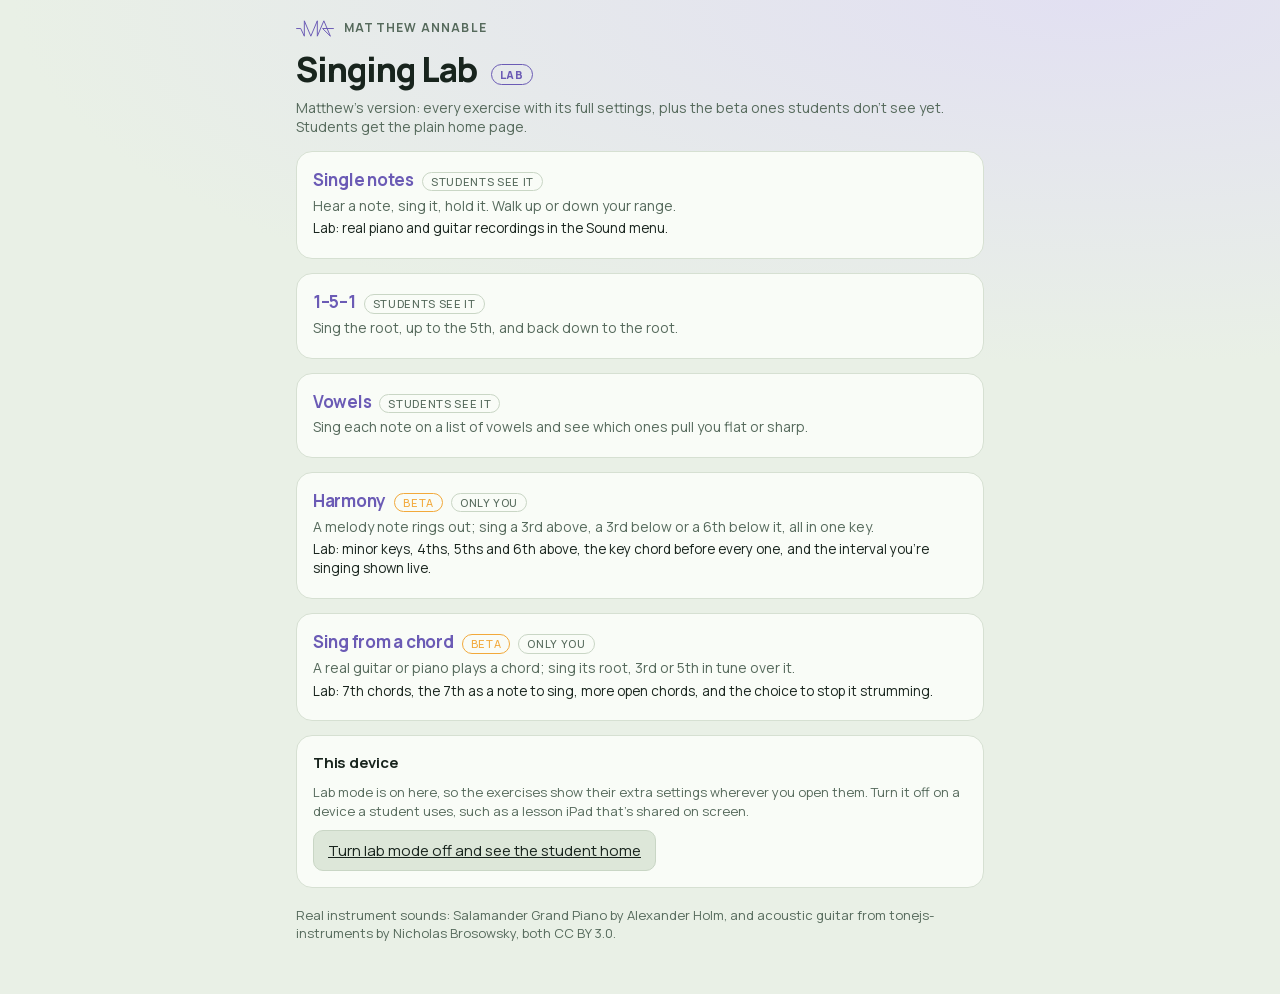
==== lab/index.html @ d21eb543 "Restructure into a home page and a lab; add Harmony and Sing From a Chord with real piano and guitar" ====
<!doctype html>
<html lang="en" data-app="sing">
<head>
<meta charset="utf-8">
<meta name="viewport" content="width=device-width,initial-scale=1">
<meta name="robots" content="noindex">
<title>Singing Lab</title>
<link rel="stylesheet" href="../sing.css?v=2">
<meta name="theme-color" content="#141A17" media="(prefers-color-scheme: dark)">
<meta name="theme-color" content="#E9F0E6" media="(prefers-color-scheme: light)">
<link rel="stylesheet" href="../evening.css">
<script>
  // visiting the lab home switches lab mode on for this device
  try { if (!/[?&]lab=0/.test(location.search)) localStorage.setItem('sing-lab', '1'); } catch (e) {}
</script>
<script src="../sing-core.js?v=2"></script>
<style>
  .ex { display:block; text-decoration:none; color:var(--ink); }
  .ex h2 { font-size:17px; margin:0 0 4px; color:var(--accent); display:flex; gap:8px; align-items:baseline; flex-wrap:wrap; }
  .ex p { margin:0 0 4px; color:var(--mute); font-size:14px; }
  .ex p.labline { color:var(--ink); font-size:13.5px; }
  .tag { font-size:11px; letter-spacing:.06em; text-transform:uppercase; padding:1px 8px; border-radius:999px; border:1px solid var(--line); color:var(--mute); font-weight:500; }
  .tag.beta { border-color:var(--action); color:var(--action); }
  .ex:hover h2 span.n { text-decoration:underline; }
</style>
</head>
<body>
<main>
  <p class="ma-brand"><svg viewBox="-12 -12 779 339" aria-hidden="true"><polyline points="0,158 85,158 159,315 159,0 292,315 425,0 425,315 559,0 693,315 533,158 755,158" fill="none" stroke="currentColor" stroke-width="20" stroke-linecap="round" stroke-linejoin="round"/></svg>Matthew Annable</p>
  <h1>Singing Lab <span class="labpill">Lab</span></h1>
  <p class="sub">Matthew's version: every exercise with its full settings, plus the beta ones students don't see yet. Students get the plain home page.</p>
  <div id="list"></div>
  <div class="card">
    <h2>This device</h2>
    <p class="hint" style="margin:0 0 10px">Lab mode is on here, so the exercises show their extra settings wherever you open them. Turn it off on a device a student uses, such as a lesson iPad that's shared on screen.</p>
    <div class="row" style="margin:0"><a class="btn" href="../?lab=0">Turn lab mode off and see the student home</a></div>
  </div>
  <p class="hint" style="margin-top:18px">Real instrument sounds: Salamander Grand Piano by Alexander Holm, and acoustic guitar from tonejs-instruments by Nicholas Brosowsky, both CC BY 3.0.</p>
</main>
<script>
document.getElementById('list').innerHTML = SC.EXERCISES.map(e =>
  `<a class="card ex" href="../${e.href}"><h2><span class="n">${SC.esc(e.name)}</span>${e.beta ? '<span class="tag beta">Beta</span>' : ''}<span class="tag">${e.students ? 'Students see it' : 'Only you'}</span></h2>
   <p>${SC.esc(e.blurb)}</p>${e.lab ? `<p class="labline">${SC.esc(e.lab)}</p>` : ''}</a>`).join('');
</script>
</body>
</html>
---- sing.css ----
/* Shared styles for the exercises built on sing-core.js. Copied from notes.html; evening.css loads after and sets the colours. */
  :root {
    --bg:#faf7f2; --ink:#1d1b19; --mute:#7a746b; --card:#fff; --line:#e4ddd0; --accent:#8a4b1f; --chip:#f1ebe1;
    --good:#0ca30c; --warn:#d99a00; --bad:#d03b3b; --flat:#2a78d6; --sharp:#d03b3b; --band:#f0efec; --grid:#ece6dc;
  }
  @media (prefers-color-scheme: dark) {
    :root {
      --bg:#181614; --ink:#f0ebe3; --mute:#9c958a; --card:#23201d; --line:#3a352f; --accent:#e0a064; --chip:#2e2a26;
      --good:#0ca30c; --warn:#fab219; --bad:#e0605a; --flat:#3987e5; --sharp:#e0605a; --band:#383835; --grid:#33302b;
    }
  }
  * { box-sizing:border-box; }
  body { margin:0; background:var(--bg); color:var(--ink); font:16px/1.4 -apple-system,BlinkMacSystemFont,"Segoe UI",sans-serif; }
  main { max-width:720px; margin:0 auto; padding:20px 16px 40px; }
  h1 { font-size:20px; margin:0 0 4px; }
  h2 { font-size:15px; margin:0 0 10px; }
  .sub { color:var(--mute); font-size:14px; margin:0 0 14px; }
  .card { background:var(--card); border:1px solid var(--line); border-radius:14px; padding:16px; margin-bottom:14px; }
  .tabs { display:flex; gap:6px; margin-bottom:14px; }
  .tabs button { border-radius:999px; }
  .tabs button.on { background:var(--ink); color:var(--bg); border-color:var(--ink); }
  button, .btn { font:inherit; font-size:15px; padding:9px 14px; border-radius:10px; border:1px solid var(--line); background:var(--chip); color:var(--ink); cursor:pointer; }
  button:disabled { opacity:.45; cursor:default; }
  button.primary { background:var(--accent); border-color:var(--accent); color:#fff; font-weight:600; }
  button.big { font-size:17px; padding:12px 20px; }
  kbd { font:12px ui-monospace,Menlo,monospace; opacity:.7; margin-left:4px; }
  .row { display:flex; flex-wrap:wrap; gap:10px 16px; align-items:center; margin-bottom:12px; }
  label { font-size:14px; color:var(--mute); display:flex; align-items:center; gap:6px; }
  select { font:inherit; font-size:15px; padding:6px 8px; border-radius:8px; border:1px solid var(--line); background:var(--card); color:var(--ink); }
  input[type=range] { width:120px; }
  input[type=date] { font:inherit; font-size:15px; padding:5px 8px; border-radius:8px; border:1px solid var(--line); background:var(--card); color:var(--ink); }
  .hint { color:var(--mute); font-size:13px; margin:0 0 12px; }
  .msg { color:var(--mute); font-size:13px; margin:8px 0 0; min-height:1em; }

  /* live view */
  .progress { font-size:13px; color:var(--mute); margin-bottom:6px; min-height:1em; }
  .strip { display:flex; flex-wrap:wrap; gap:4px; margin-bottom:10px; }
  .strip span { font-size:12px; padding:2px 6px; border-radius:6px; background:var(--chip); color:var(--mute); border:1px solid transparent; }
  .strip span.cur { border-color:var(--accent); color:var(--ink); font-weight:600; }
  .strip span.g { box-shadow:inset 0 -3px 0 var(--good); color:var(--ink); }
  .strip span.w { box-shadow:inset 0 -3px 0 var(--warn); color:var(--ink); }
  .strip span.b { box-shadow:inset 0 -3px 0 var(--bad); color:var(--ink); }
  .notes { display:grid; grid-template-columns:1fr 1fr; gap:12px; text-align:center; margin-bottom:10px; }
  .lbl { font-size:12px; text-transform:uppercase; letter-spacing:.06em; color:var(--mute); }
  .target, .heard { font-size:52px; font-weight:700; line-height:1.1; font-variant-numeric:tabular-nums; }
  .heard { color:var(--mute); }
  .heard.g { color:var(--good); } .heard.w { color:var(--warn); } .heard.b { color:var(--bad); }
  .cents { font-size:15px; color:var(--mute); min-height:1.3em; font-variant-numeric:tabular-nums; }
  .playing { font-size:13px; color:var(--accent); min-height:1.2em; }

  .meter { position:relative; height:34px; border-radius:8px; background:var(--band); overflow:hidden; margin:6px 0 4px; }
  .meter .z { position:absolute; top:0; bottom:0; }
  .meter .tick { position:absolute; top:0; bottom:0; width:1px; background:var(--line); }
  .meter .mid { position:absolute; top:0; bottom:0; left:50%; width:2px; margin-left:-1px; background:var(--ink); opacity:.5; }
  #needle { position:absolute; top:3px; bottom:3px; width:6px; margin-left:-3px; border-radius:3px; background:var(--ink); left:50%; opacity:0; transition:opacity .2s; }
  .meterlbl { display:flex; justify-content:space-between; font-size:13px; color:var(--mute); margin-bottom:10px; }
  #verdict { font-weight:600; color:var(--ink); }
  canvas { width:100%; height:200px; display:block; border-radius:8px; background:var(--card); }
  .notestat { font-size:14px; margin:8px 0 0; min-height:1.3em; font-variant-numeric:tabular-nums; }
  .controls { display:flex; flex-wrap:wrap; gap:8px; margin-top:12px; }
  .controls .primary { flex:1 1 180px; }
  .level { height:4px; background:var(--chip); border-radius:2px; overflow:hidden; margin-top:12px; }
  #level { height:100%; width:0; background:var(--accent); }

  /* summary + history */
  .tiles { display:grid; grid-template-columns:repeat(auto-fit,minmax(130px,1fr)); gap:10px; margin-bottom:14px; }
  .tile { background:var(--chip); border-radius:10px; padding:10px 12px; }
  .tile b { display:block; font-size:26px; font-variant-numeric:tabular-nums; }
  .tile span { font-size:12px; color:var(--mute); }
  ul.ins { margin:0 0 6px; padding-left:18px; }
  ul.ins li { margin:0 0 6px; }
  svg text { fill:var(--mute); font-size:11px; font-family:-apple-system,BlinkMacSystemFont,"Segoe UI",sans-serif; }
  svg { display:block; width:100%; height:auto; }
  .legend { display:flex; gap:14px; font-size:12px; color:var(--mute); margin-top:6px; }
  .legend i { display:inline-block; width:10px; height:10px; border-radius:2px; margin-right:4px; vertical-align:-1px; }
  table { width:100%; border-collapse:collapse; font-size:14px; font-variant-numeric:tabular-nums; }
  th, td { text-align:left; padding:6px 4px; border-bottom:1px solid var(--line); }
  th { font-size:12px; color:var(--mute); font-weight:500; }
  td.x { text-align:right; }
  td.x button { padding:2px 8px; font-size:13px; }
  .tip { position:fixed; pointer-events:none; background:var(--ink); color:var(--bg); font-size:12px; padding:6px 8px; border-radius:6px; max-width:240px; z-index:10; }
  table.sl { font-size:12.5px; }
  table.sl td { white-space:nowrap; }
  table.sl td.x button { padding:2px 6px; }
  table.sl th, table.sl td { padding-left:3px; padding-right:3px; }
  table.sl th, table.sl td { padding-left:4px; padding-right:4px; }
  .empty { color:var(--mute); font-size:14px; }

/* ---- added for the shared exercises (sing-core.js) ---- */
.notes.three { grid-template-columns:1fr 1fr 1fr; }
.notes.three .target, .notes.three .heard { font-size:40px; }
.ask { font-size:14px; color:var(--ink); min-height:1.3em; font-weight:600; }
.reftxt { font-size:13px; color:var(--mute); min-height:1.2em; }
.target.ref { color:var(--mute); }
.topline { display:flex; justify-content:space-between; align-items:baseline; gap:10px; margin-bottom:6px; font-size:14px; }
.topline a { text-decoration:none; }
.labpill { font-size:11px; letter-spacing:.06em; text-transform:uppercase; padding:2px 8px; border-radius:999px; border:1px solid var(--accent); color:var(--accent); margin-left:8px; vertical-align:3px; }
.checks { display:flex; flex-wrap:wrap; gap:6px 14px; }
.checks label { color:var(--ink); }
.loading { color:var(--mute); font-size:13px; }
@media (max-width:480px) { .notes.three .target, .notes.three .heard { font-size:30px; } }
[hidden] { display:none !important; }
---- evening.css ----
/* Matthew Annable — the "Evening" look for the student practice apps.
 *
 * The same look as the student portal (Lesson Booking System/static/css/
 * portal.css): the brand green and amber on a dark forest ground with a touch
 * of lilac, blue and clay, Manrope for everything, no serif. Dark by default;
 * a matching day theme takes over when the device is set to light. Each app links its own copy of
 * this file as evening.css AFTER its own <style>, so this file wins.
 *
 * THIS IS THE MASTER. Edit it here, then copy it over evening.css in each app
 * folder under Student Apps/ (see README.md beside this file).
 *
 * Every app looks like part of one family but has its own pair of colours,
 * chosen by <html data-app="…">:
 *   --accent  selected tabs and pills, sliders, highlights
 *   --action  the main button
 *   --glow    the soft light in the top corner of the page
 */

@font-face {
  font-family: 'Manrope'; font-style: normal; font-weight: 200 800; font-display: swap;
  src: url("fonts/manrope-latin.woff2") format('woff2');
  unicode-range: U+0000-00FF, U+0131, U+0152-0153, U+02BB-02BC, U+02C6, U+02DA, U+02DC, U+0304, U+0308, U+0329, U+2000-206F, U+20AC, U+2122, U+2191, U+2193, U+2212, U+2215, U+FEFF, U+FFFD;
}
@font-face {
  font-family: 'Manrope'; font-style: normal; font-weight: 200 800; font-display: swap;
  src: url("fonts/manrope-latin-ext.woff2") format('woff2');
  unicode-range: U+0100-02BA, U+02BD-02C5, U+02C7-02CC, U+02CE-02D7, U+02DD-02FF, U+0304, U+0308, U+0329, U+1D00-1DBF, U+1E00-1E9F, U+1EF2-1EFF, U+2020, U+20A0-20AB, U+20AD-20C0, U+2113, U+2C60-2C7F, U+A720-A7FF;
}

:root {
  color-scheme: dark;

  /* The five brand colours, lifted for a dark ground. --on-… is the text
     colour that sits on each one when it is used as a fill. */
  --moss: #9CCB96;  --on-moss: #141A17;  --glow-moss: #24332A;
  --amber: #F7B955; --on-amber: #141A17; --glow-amber: #332E22;
  --lilac: #C2B0F0; --on-lilac: #141A17; --glow-lilac: #2D2A3B;
  --sky: #8FBCE6;   --on-sky: #141A17;   --glow-sky: #22303B;
  --clay: #EC9C86;  --on-clay: #141A17;  --glow-clay: #3A2824;

  /* the names the apps already use */
  --bg: #141A17;
  --card: #1D2521;
  --chip: #26332C;
  --ink: #EEF0E8;
  --mute: #A2ADA3;
  --line: #3A4A40;
  --line-soft: #2B3630;

  --good: #9CCB96; --goodbg: #22302A; --ok: #9CCB96;
  --warn: #F7B955;
  --bad: #F0A29A;  --badbg: #3A2422;
  --flat: #86B4F0; --sharp: #F0A29A;   /* singing: which way the note leans */
  --band: #26332C; --grid: #2B3630;
  --s1: #86B4F0; --s2: #F7B955; --s3: #C2B0F0;

  /* fretboards */
  --board: #222C27; --wire: #3A4A40; --string: #8C978E;
  --pale: #22303B; --paleline: #5F86A8; --accpale: #332E22; --win: rgba(143,188,230,.12);
}

/* Day: the same look with the lights on. A pale sage ground, and the five
   colours deepened so they hold up on a bright screen. Follows the device. */
@media (prefers-color-scheme: light) {
  :root {
    color-scheme: light;

    --moss: #3F7A4A;  --on-moss: #FFFFFF;  --glow-moss: #D9EAD5;
    --amber: #F2A93B; --on-amber: #18241D; --glow-amber: #F3EAD2;
    --lilac: #6B5BB5; --on-lilac: #FFFFFF; --glow-lilac: #E2E0F2;
    --sky: #2F6FA8;   --on-sky: #FFFFFF;   --glow-sky: #D9E7F1;
    --clay: #B8503F;  --on-clay: #FFFFFF;  --glow-clay: #F1DFD9;

    --bg: #E9F0E6;
    --card: #F9FCF7;
    --chip: #DDE7D9;
    --ink: #18241D;
    --mute: #566A5C;
    --line: #C9D6C5;
    --line-soft: #D6E0D2;

    --good: #3F7A4A; --goodbg: #D9EAD5; --ok: #3F7A4A;
    --warn: #C98A1B;
    --bad: #B8503F;  --badbg: #F4DFDA;
    --flat: #2F6FA8; --sharp: #B8503F;
    --band: #DDE7D9; --grid: #D3DECF;
    --s1: #2F6FA8; --s2: #C98A1B; --s3: #6B5BB5;

    --board: #DCE5D6; --wire: #B9C7B4; --string: #7C8B80;
    --pale: #D9E7F1; --paleline: #7FA6C8; --accpale: #F3EAD2; --win: rgba(47,111,168,.10);
  }
}

/* One pairing per app: --accent for selected tabs, pills and sliders,
   --action for the main button, --glow for the light in the corner.
   Ideas for future apps are in README.md beside the master copy. */
html              { --accent: var(--moss);  --on-accent: var(--on-moss);  --action: var(--amber); --on-action: var(--on-amber); --glow: var(--glow-moss); }
html[data-app="ear"]   { --accent: var(--moss);  --on-accent: var(--on-moss);  --action: var(--amber); --on-action: var(--on-amber); --glow: var(--glow-moss); }
html[data-app="notes"] { --accent: var(--amber); --on-accent: var(--on-amber); --action: var(--moss);  --on-action: var(--on-moss);  --glow: var(--glow-amber); }
html[data-app="sing"]  { --accent: var(--lilac); --on-accent: var(--on-lilac); --action: var(--amber); --on-action: var(--on-amber); --glow: var(--glow-lilac); }
html[data-app="metro"] { --accent: var(--clay);  --on-accent: var(--on-clay);  --action: var(--moss);  --on-action: var(--on-moss);  --glow: var(--glow-clay); }
html[data-app="neck"]  { --accent: var(--sky);   --on-accent: var(--on-sky);   --action: var(--amber); --on-action: var(--on-amber); --glow: var(--glow-sky);
  --dot: var(--sky); --dotink: var(--on-sky); --acc: var(--amber); }

html { background: var(--bg); }
body {
  background: radial-gradient(120% 520px at 85% 0%, var(--glow) 0%, var(--bg) 70%) no-repeat, var(--bg);
  color: var(--ink);
  font-family: Manrope, system-ui, -apple-system, "Segoe UI", Helvetica, Arial, sans-serif;
  -webkit-font-smoothing: antialiased;
}
h1 { font-weight: 800; font-size: clamp(26px, 6.5vw, 34px); line-height: 1.08; letter-spacing: -0.03em; margin-bottom: 10px; }
h2 { letter-spacing: -0.015em; }
a { color: var(--accent); }
:focus-visible { outline: 2px solid var(--amber); outline-offset: 3px; }

/* The name and zigzag above each app's title, as on the portal. */
.ma-brand {
  display: flex; align-items: center; gap: 10px; margin: 0 0 14px;
  font-size: 12px; font-weight: 700; letter-spacing: 0.1em; text-transform: uppercase;
  color: var(--mute);
}
.ma-brand svg { width: 38px; height: 17px; flex: none; color: var(--accent); }

.card { border-radius: 16px; border-color: var(--line-soft); }
input[type=range] { accent-color: var(--accent); }
input[type=checkbox], input[type=radio] { accent-color: var(--accent); }
select, input[type=text], input[type=number] { background: var(--card); color: var(--ink); border-color: var(--line); }

/* Selected tabs and pills take the app's accent. */
.pill, .tabs button { border-radius: 999px; }
.pill.on, .tabs button.on, .ghost.on, #modes .chip.on {
  background: var(--accent); color: var(--on-accent); border-color: var(--accent);
}
/* The main button takes the app's action colour. */
.big, button.primary {
  background: var(--action); border-color: var(--action); color: var(--on-action);
  border-radius: 999px; font-weight: 700;
}
.ghost { border-radius: 999px; }

/* Ear Trainer */
.ans .pick, .box td span.root { color: var(--on-accent); }
.fb .dot text { fill: var(--on-accent); }
.fb .root text { fill: var(--bg); }
.fb .g-both text, .fb .g-major text, .fb .g-minor text, .fb .g-none text { fill: #fff; }
html[data-app="neck"] .fb .dot.root text { fill: var(--bg); }
html[data-app="neck"] .fb .dot.faded text { fill: var(--ink); }

/* Note Reading: plain buttons are filled, so the dark text goes on all of
   them, and only the Start buttons take the action colour. */
html[data-app="notes"] button { color: var(--on-accent); border-radius: 999px; }
html[data-app="notes"] button.alt, html[data-app="notes"] .tabs button { color: var(--ink); }
html[data-app="notes"] .tabs button.on { color: var(--on-accent); }
html[data-app="notes"] #pStart, html[data-app="notes"] #tStart, html[data-app="notes"] #lStart { background: var(--action); color: var(--on-action); }
html[data-app="notes"] .big { background: none; border-radius: 0; color: inherit; }

/* Fading Metronome */
.tempo .bpm { min-width: 0; white-space: nowrap; }
.beats { grid-template-columns: repeat(4, minmax(0, 1fr)); }
.beat { min-width: 0; aspect-ratio: auto; height: 30px; }
.beat.now.audible { color: var(--on-accent); }
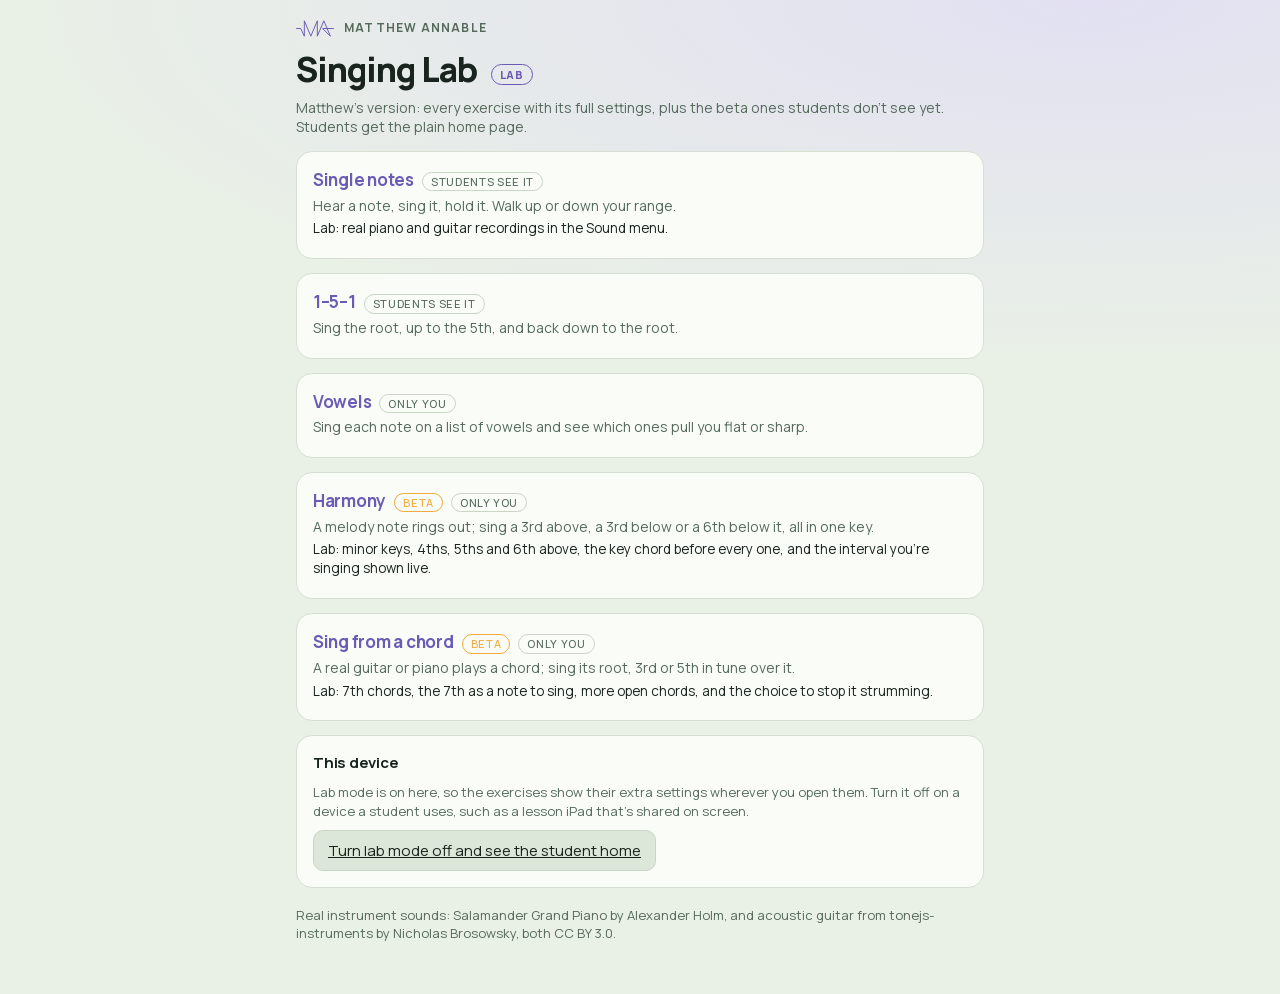
==== commit d6951108: "Take Vowels off the student home; it stays in the lab Co-Authored-By: Claude Opus 5.5 <noreply@anthr" ====
--- a/lab/index.html
+++ b/lab/index.html
@@ -13,7 +13,7 @@
   // visiting the lab home switches lab mode on for this device
   try { if (!/[?&]lab=0/.test(location.search)) localStorage.setItem('sing-lab', '1'); } catch (e) {}
 </script>
-<script src="../sing-core.js?v=2"></script>
+<script src="../sing-core.js?v=3"></script>
 <style>
   .ex { display:block; text-decoration:none; color:var(--ink); }
   .ex h2 { font-size:17px; margin:0 0 4px; color:var(--accent); display:flex; gap:8px; align-items:baseline; flex-wrap:wrap; }
